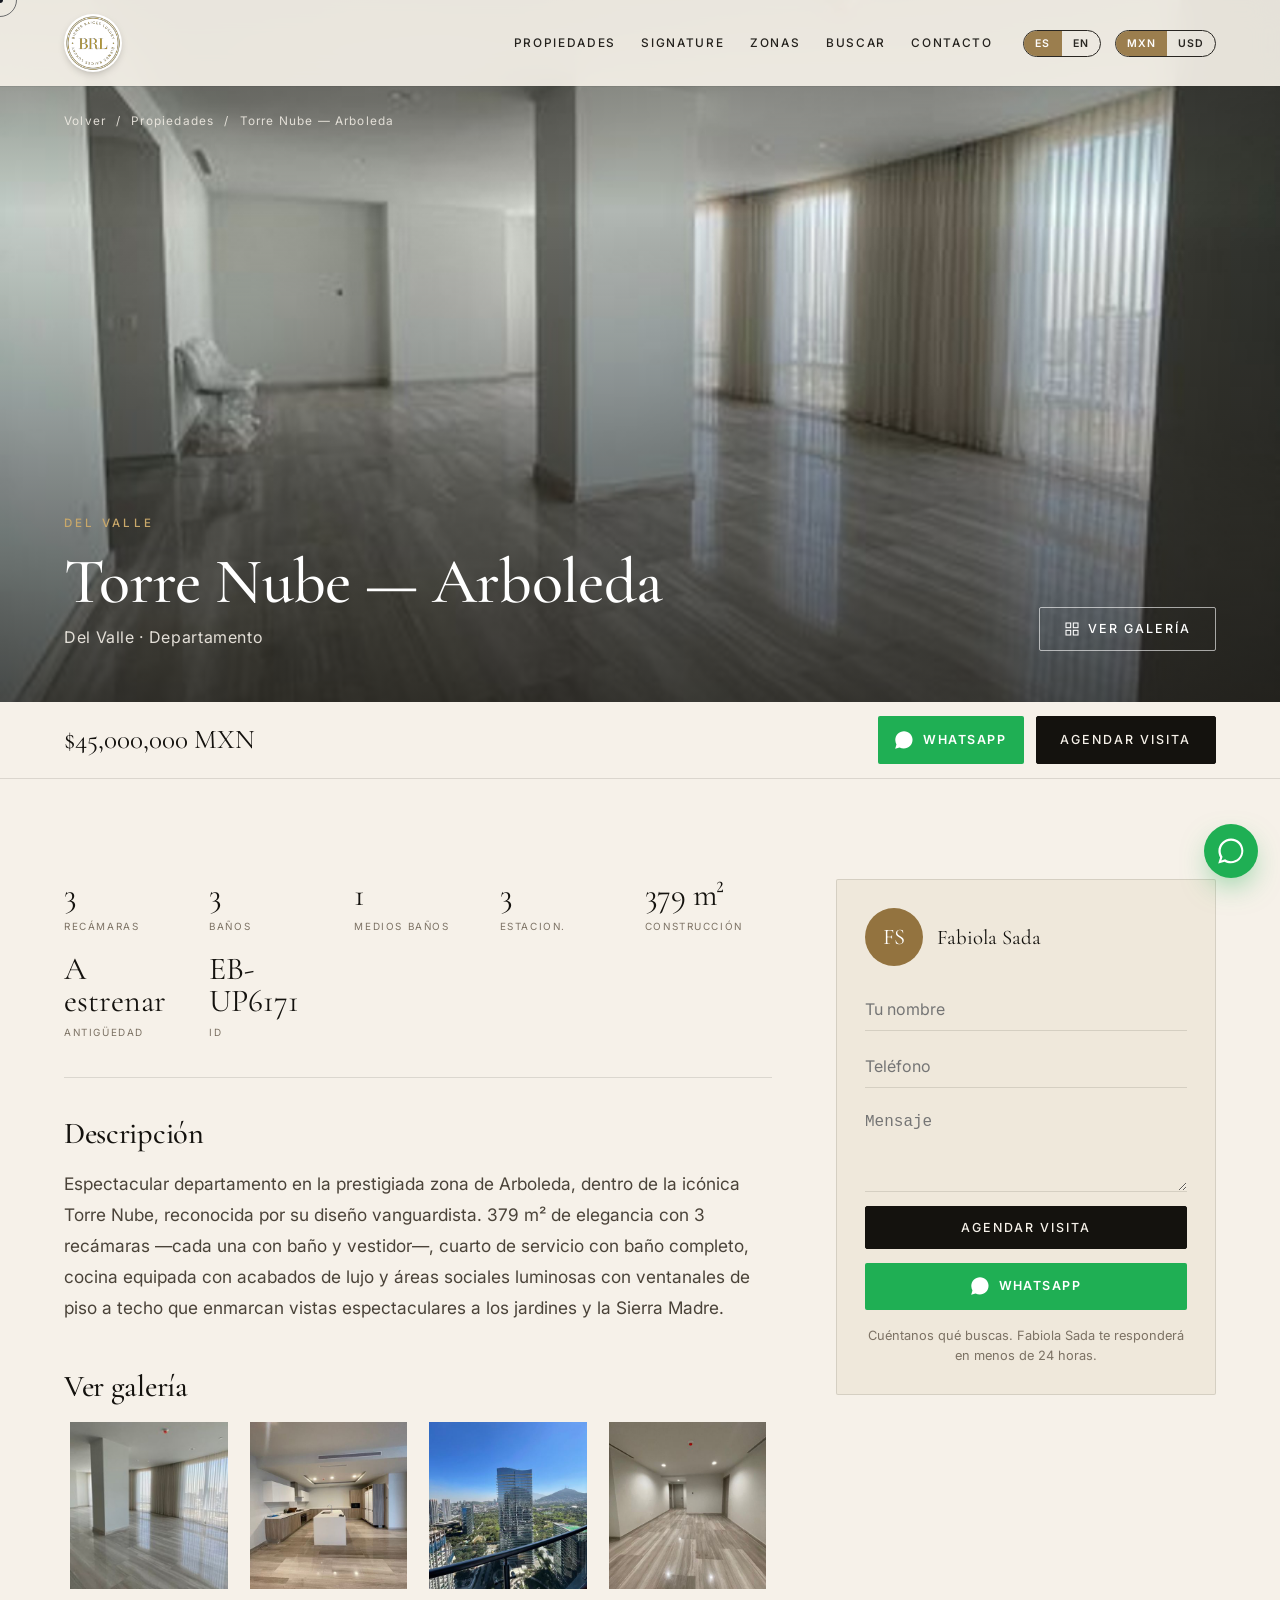
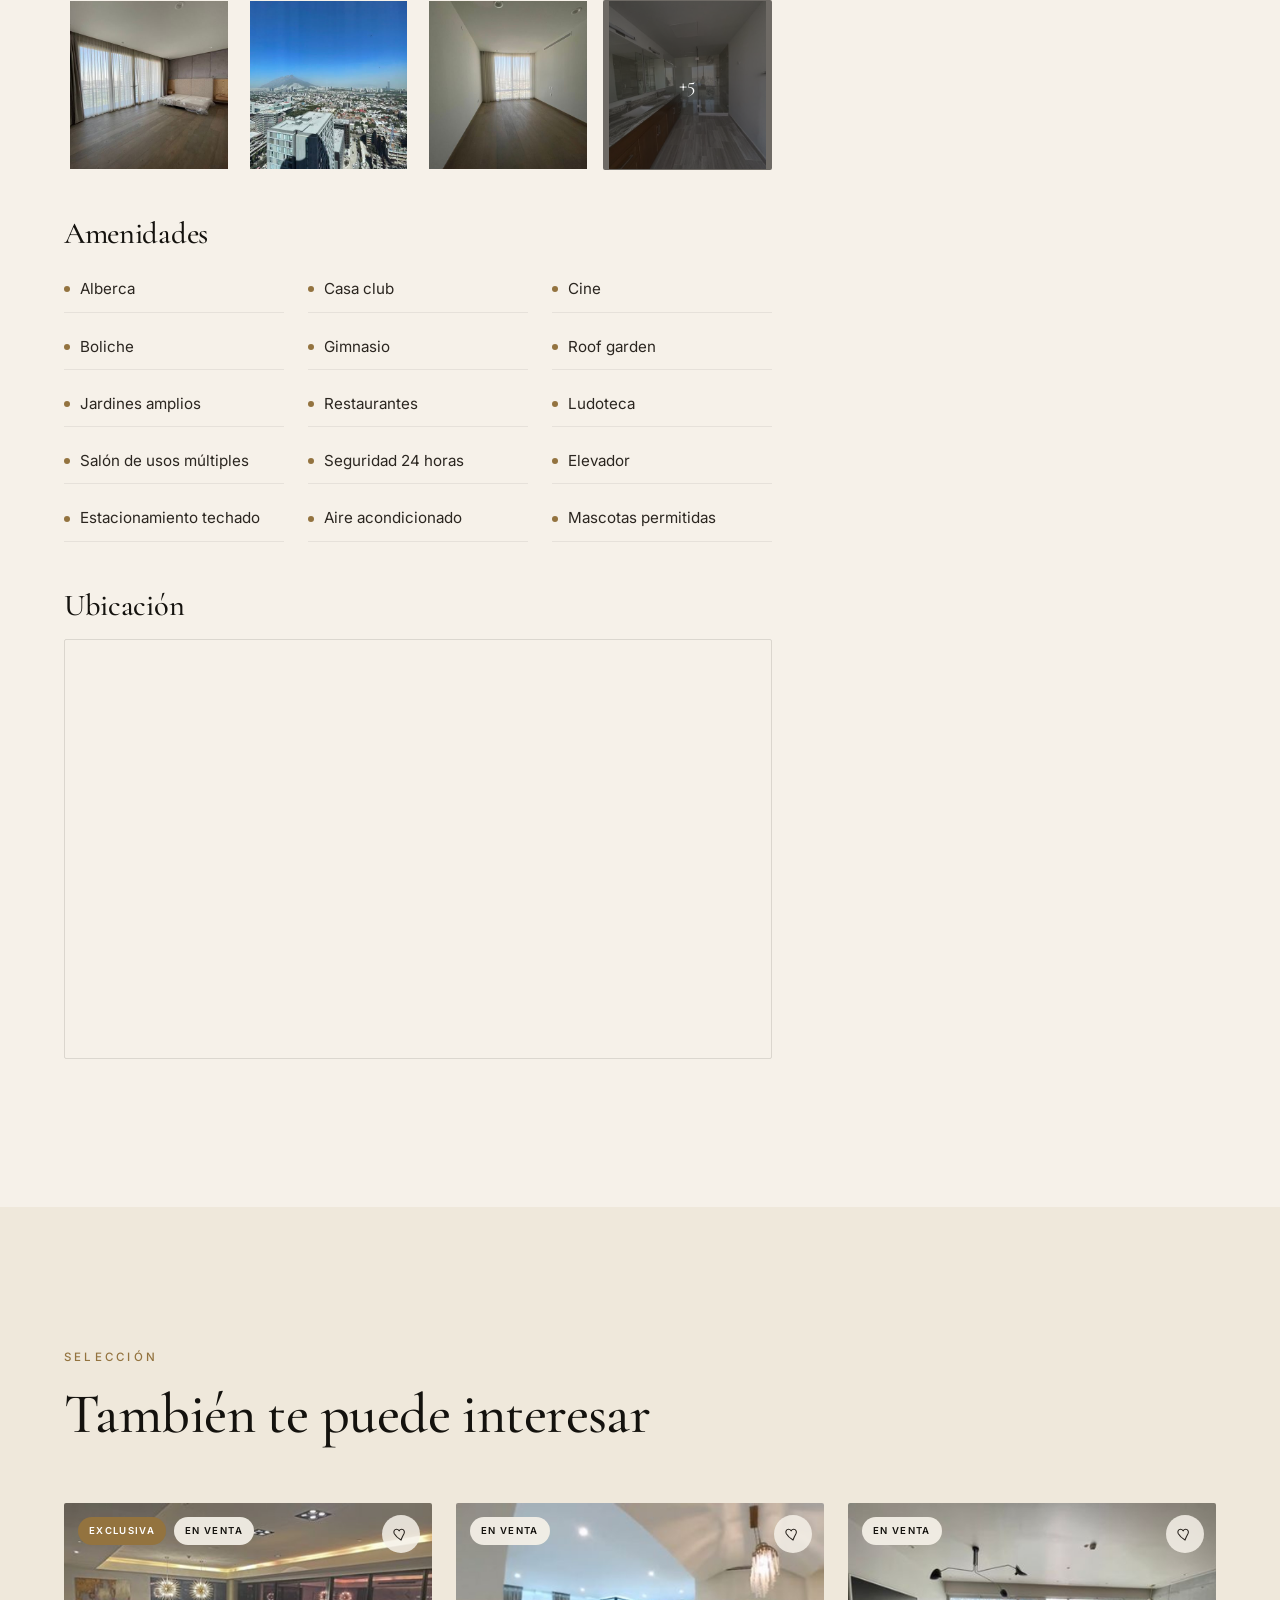
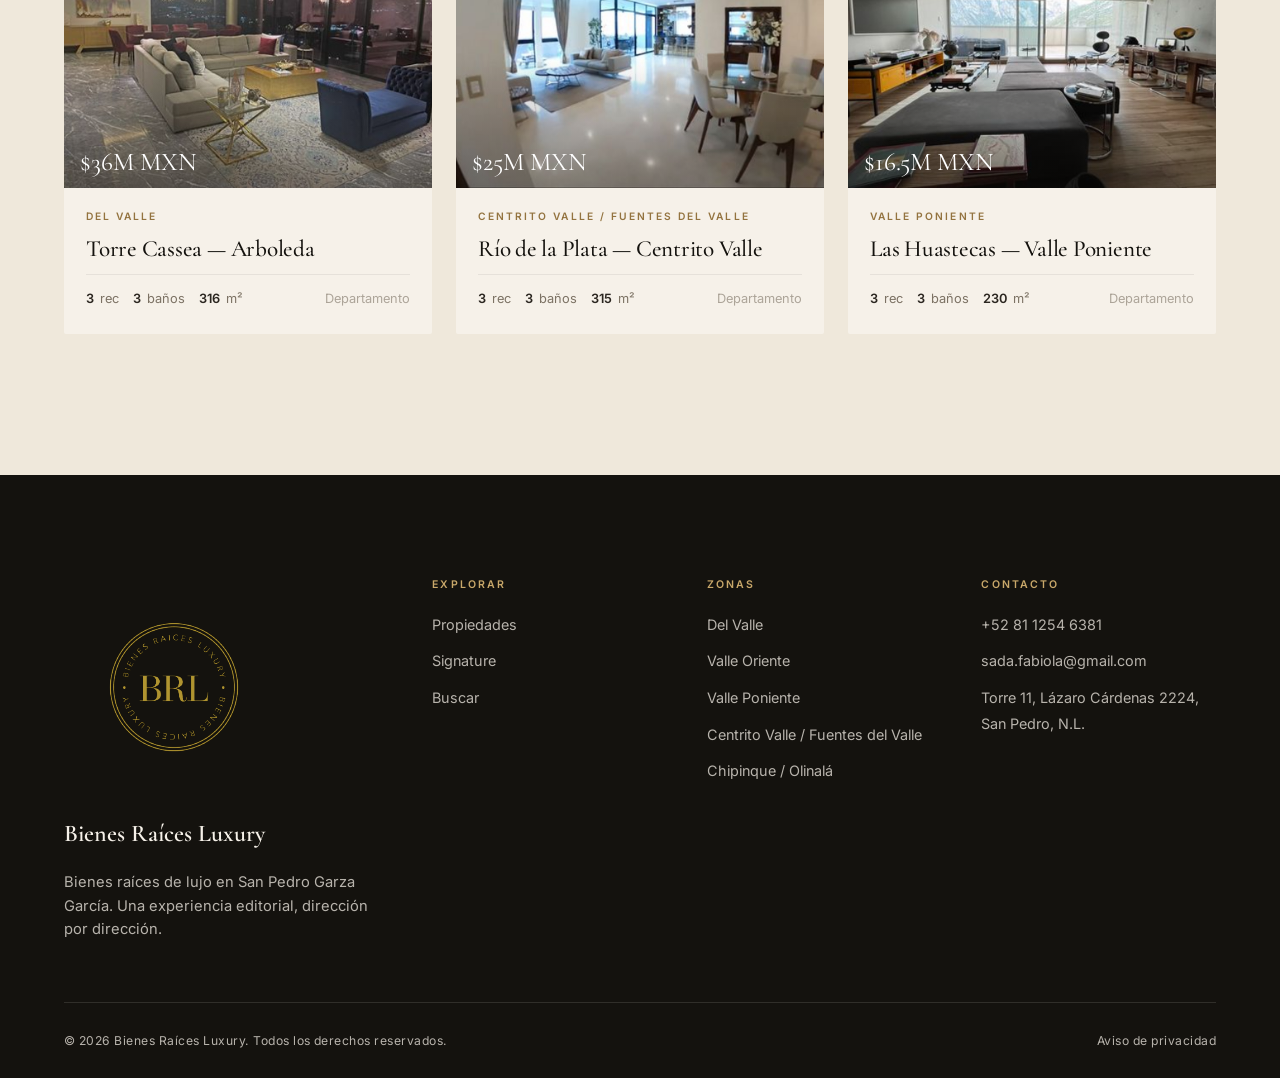
==== propiedad.html @ 42af7cc5 "Sitio web Bienes Raíces Luxury — San Pedro Garza García Sitio estático (HTML/CSS/JS vanilla) con 12 " ====
<!DOCTYPE html>
<html lang="es">
<head>
  <meta charset="UTF-8">
  <meta name="viewport" content="width=device-width, initial-scale=1.0">
  <title>Propiedad — Bienes Raíces Luxury</title>
  <link rel="icon" type="image/svg+xml" href="logo2026.svg">
  <link rel="apple-touch-icon" href="logo2026.svg">
  <meta name="description" content="Propiedad de lujo en San Pedro Garza García — Bienes Raíces Luxury.">
  <link rel="preconnect" href="https://fonts.googleapis.com">
  <link rel="preconnect" href="https://fonts.gstatic.com" crossorigin>
  <link href="https://fonts.googleapis.com/css2?family=Cormorant+Garamond:ital,wght@0,400;0,500;0,600;1,400;1,500&family=Inter:wght@400;500;600&display=swap" rel="stylesheet">
  <link rel="stylesheet" href="https://unpkg.com/leaflet@1.9.4/dist/leaflet.css">
  <link rel="stylesheet" href="assets/css/styles.css?v=3">
</head>
<body>

  <!-- HEADER -->
  <header class="header is-scrolled" data-solid>
    <div class="container header__inner">
      <a class="brand" href="index.html" aria-label="Bienes Raíces Luxury — San Pedro Garza García">
        <span class="brand__logo" role="img" aria-label="Bienes Raíces Luxury"></span>
      </a>
      <nav class="nav">
        <div class="nav__links">
          <a href="index.html#destacadas" data-i18n="nav.propiedades">Propiedades</a>
          <a href="index.html#signature" data-i18n="nav.signature">Signature</a>
          <a href="index.html#zonas" data-i18n="nav.zonas">Zonas</a>
          <a href="index.html#buscar" data-i18n="nav.buscar">Buscar</a>
          <a href="index.html#contacto" data-i18n="nav.contacto">Contacto</a>
        </div>
        <div class="nav__tools">
          <div class="toggle-group">
            <button class="js-lang" data-lang="es">ES</button>
            <button class="js-lang" data-lang="en">EN</button>
          </div>
          <div class="toggle-group">
            <button class="js-curr" data-curr="MXN">MXN</button>
            <button class="js-curr" data-curr="USD">USD</button>
          </div>
          <button class="burger" aria-label="Menú"><span></span><span></span><span></span></button>
        </div>
      </nav>
    </div>
  </header>
  <div class="mobile-nav">
    <a href="index.html#destacadas" data-i18n="nav.propiedades">Propiedades</a>
    <a href="index.html#signature" data-i18n="nav.signature">Signature</a>
    <a href="index.html#zonas" data-i18n="nav.zonas">Zonas</a>
    <a href="index.html#buscar" data-i18n="nav.buscar">Buscar</a>
    <a href="index.html#contacto" data-i18n="nav.contacto">Contacto</a>
  </div>

  <!-- HERO -->
  <section class="detail-hero">
    <div class="breadcrumb container" style="left:0;right:0;margin:0 auto">
      <a href="index.html" data-i18n="detail.back">Volver</a> <span>/</span>
      <a href="index.html#buscar" data-i18n="nav.propiedades">Propiedades</a> <span>/</span>
      <span id="dCrumbTitle"></span>
    </div>
    <img id="dHeroImg" src="" alt="" style="cursor:zoom-in">
    <div class="container detail-hero__info">
      <span class="h-eyebrow" id="dZone"></span>
      <h1 id="dTitle"></h1>
      <div class="zone" id="dHeroZone"></div>
    </div>
    <button class="btn detail-hero__gallery-btn" id="dGalleryBtn" style="color:#fff;border-color:rgba(255,255,255,.6)">
      <svg width="16" height="16" viewBox="0 0 24 24" fill="none" stroke="currentColor" stroke-width="1.6"><rect x="3" y="3" width="7" height="7"/><rect x="14" y="3" width="7" height="7"/><rect x="3" y="14" width="7" height="7"/><rect x="14" y="14" width="7" height="7"/></svg>
      <span data-i18n="detail.gallery">Ver galería</span>
    </button>
  </section>

  <!-- BARRA STICKY -->
  <div class="detail-bar">
    <div class="container detail-bar__inner">
      <div class="detail-bar__price" id="dPrice"></div>
      <div class="detail-bar__actions">
        <a class="wa-btn" id="dWaBar" href="#" target="_blank" rel="noopener" style="padding:.9em 1.4em">
          <svg width="18" height="18" viewBox="0 0 32 32" fill="currentColor"><path d="M16 .5C7.4.5.5 7.4.5 16c0 2.8.8 5.5 2.1 7.9L.3 31.5l7.8-2.3c2.3 1.3 4.9 2 7.6 2 8.6 0 15.5-6.9 15.5-15.5S24.6.5 16 .5z"/></svg>
          <span data-i18n="detail.whatsapp">WhatsApp</span>
        </a>
        <a class="btn btn--solid" href="#dContacto"><span data-i18n="detail.schedule">Agendar visita</span></a>
      </div>
    </div>
  </div>

  <!-- MAIN -->
  <section class="section section--tight">
    <div class="container detail-main">
      <div class="detail-content">
        <div class="spec-row" id="dSpecs"></div>

        <div class="detail-section">
          <h2 data-i18n="detail.overview">Descripción</h2>
          <p class="detail-desc" id="dDesc"></p>
        </div>

        <div class="detail-section">
          <h2 data-i18n="detail.gallery">Galería</h2>
          <div class="gallery-strip" id="dGallery"></div>
        </div>

        <div class="detail-section">
          <h2 data-i18n="detail.amenities">Amenidades</h2>
          <ul class="amenities" id="dAmenities"></ul>
        </div>

        <div class="detail-section">
          <h2 data-i18n="detail.location">Ubicación</h2>
          <div style="height:420px;border-radius:2px;overflow:hidden;border:1px solid var(--line)"><div id="detailMap"></div></div>
        </div>
      </div>

      <!-- SIDEBAR AGENTE -->
      <aside id="dContacto">
        <div class="agent-card">
          <div class="agent-card__head">
            <div class="agent-avatar" id="dAgentAvatar"></div>
            <div>
              <div class="n" id="dAgentName"></div>
              <div class="r" id="dAgentRole"></div>
            </div>
          </div>
          <form id="dAgentForm">
            <div class="field"><input type="text" name="nombre" data-i18n-ph="detail.formName" placeholder="Tu nombre" required></div>
            <div class="field"><input type="tel" name="tel" data-i18n-ph="detail.formPhone" placeholder="Teléfono"></div>
            <div class="field"><textarea name="msg" data-i18n-ph="detail.formMsg" placeholder="Mensaje"></textarea></div>
            <button class="btn btn--solid" type="submit"><span data-i18n="detail.schedule">Agendar visita</span></button>
            <a class="wa-btn" id="dWa" href="#" target="_blank" rel="noopener">
              <svg width="18" height="18" viewBox="0 0 32 32" fill="currentColor"><path d="M16 .5C7.4.5.5 7.4.5 16c0 2.8.8 5.5 2.1 7.9L.3 31.5l7.8-2.3c2.3 1.3 4.9 2 7.6 2 8.6 0 15.5-6.9 15.5-15.5S24.6.5 16 .5z"/></svg>
              <span data-i18n="detail.whatsapp">WhatsApp</span>
            </a>
          </form>
          <div class="agent-card__mini" data-i18n="contact.sub">Un asesor senior te responderá en menos de 24 horas.</div>
        </div>
      </aside>
    </div>
  </section>

  <!-- RELACIONADAS -->
  <section class="section" style="background:var(--bone-2)">
    <div class="container">
      <div class="section-head reveal">
        <span class="h-eyebrow" data-i18n="feat.eyebrow">Selección</span>
        <h2 data-i18n="detail.related">También te puede interesar</h2>
      </div>
      <div class="grid-cards related-grid" id="dRelated"></div>
    </div>
  </section>

  <!-- FOOTER -->
  <footer class="footer">
    <div class="container">
      <div class="footer__top">
        <div class="footer__brand">
          <img class="footer__logo" src="logo2026.svg" alt="Bienes Raíces Luxury" width="92" height="92">
          <span class="brand__name" style="font-family:var(--serif);font-size:1.5rem;color:var(--bone);display:block">Bienes Raíces Luxury</span>
          <p data-i18n="foot.tag">Bienes raíces de lujo en San Pedro Garza García.</p>
        </div>
        <div><h5 data-i18n="foot.explore">Explorar</h5><ul>
          <li><a href="index.html#destacadas" data-i18n="nav.propiedades">Propiedades</a></li>
          <li><a href="index.html#signature" data-i18n="nav.signature">Signature</a></li>
          <li><a href="index.html#buscar" data-i18n="nav.buscar">Buscar</a></li>
        </ul></div>
        <div><h5 data-i18n="foot.zonas">Zonas</h5><ul id="footerZones"></ul></div>
        <div><h5 data-i18n="foot.contacto">Contacto</h5><ul>
          <li><a href="tel:+528112546381">+52 81 1254 6381</a></li>
          <li><a href="mailto:sada.fabiola@gmail.com">sada.fabiola@gmail.com</a></li>
          <li><a href="https://www.google.com/maps/search/?api=1&query=Lazaro+Cardenas+2224+Loma+Larga+Oriente+66266+San+Pedro+Garza+Garcia" target="_blank" rel="noopener">Torre 11, Lázaro Cárdenas 2224, San Pedro, N.L.</a></li>
        </ul></div>
      </div>
      <div class="footer__bottom">
        <span>© <span id="year"></span> Bienes Raíces Luxury. <span data-i18n="foot.rights">Todos los derechos reservados.</span></span>
        <span><a href="#" data-i18n="foot.privacy">Aviso de privacidad</a></span>
      </div>
    </div>
  </footer>

  <a class="wa-float" id="waFloat" href="#" target="_blank" rel="noopener">
    <svg viewBox="0 0 32 32" fill="currentColor"><path d="M16 .5C7.4.5.5 7.4.5 16c0 2.8.8 5.5 2.1 7.9L.3 31.5l7.8-2.3c2.3 1.3 4.9 2 7.6 2 8.6 0 15.5-6.9 15.5-15.5S24.6.5 16 .5zm0 28c-2.4 0-4.7-.7-6.7-1.9l-.5-.3-4.6 1.4 1.4-4.5-.3-.5c-1.3-2-2-4.4-2-6.9C3.3 9 9 3.3 16 3.3S28.7 9 28.7 16 23 28.5 16 28.5z"/></svg>
    <span class="wa-label" data-i18n="wa.label">Escríbenos por WhatsApp</span>
  </a>

  <!-- LIGHTBOX -->
  <div class="lightbox" id="lightbox">
    <button class="lightbox__close" id="lbClose" aria-label="Cerrar">✕</button>
    <button class="lightbox__nav lightbox__prev" id="lbPrev" aria-label="Anterior">‹</button>
    <img id="lbImg" src="" alt="">
    <button class="lightbox__nav lightbox__next" id="lbNext" aria-label="Siguiente">›</button>
    <div class="lightbox__count" id="lbCount"></div>
  </div>

  <script src="https://unpkg.com/leaflet@1.9.4/dist/leaflet.js"></script>
  <script src="data/data.js?v=3"></script>
  <script src="assets/js/ui.js?v=3"></script>
  <script src="assets/js/detail.js?v=3"></script>
  <script>
    document.addEventListener("DOMContentLoaded", function () {
      var fz = document.getElementById("footerZones");
      function fillFz() { if (fz) fz.innerHTML = window.ZONAS.slice(0, 5).map(function (z) { return '<li><a href="index.html#buscar">' + z.nombre + "</a></li>"; }).join(""); }
      fillFz(); document.addEventListener("i18n:changed", fillFz);
    });
  </script>
</body>
</html>
---- assets/css/styles.css ----
/* ============================================================
   BIENES RAÍCES LUXURY — Sistema de diseño
   Quiet luxury · editorial · cinematográfico
   ============================================================ */

/* ---------- Tokens ---------- */
:root {
  /* Paleta cálida / terrosa */
  --bone: #f6f1e9;        /* blanco hueso */
  --bone-2: #efe8db;      /* arena clara */
  --sand: #e6dccb;        /* arena */
  --taupe: #c9bca6;
  --charcoal: #1a1814;    /* carbón profundo cálido */
  --charcoal-2: #2a2620;
  --ink: #14120e;
  --gold: #b08d57;        /* dorado champagne */
  --gold-soft: #c9a86a;
  --gold-deep: #93733f;
  --text: #2b2620;
  --muted: #7c7264;
  --line: rgba(26, 24, 20, 0.12);
  --line-soft: rgba(26, 24, 20, 0.07);

  --serif: "Cormorant Garamond", "Times New Roman", serif;
  --sans: "Inter", "Helvetica Neue", Arial, sans-serif;

  --container: 1320px;
  --gutter: clamp(20px, 5vw, 64px);
  --radius: 2px;

  --ease: cubic-bezier(0.22, 1, 0.36, 1);
  --ease-out: cubic-bezier(0.16, 1, 0.3, 1);
  --dur: 0.7s;

  --shadow-card: 0 1px 2px rgba(20,18,14,.04), 0 18px 40px -24px rgba(20,18,14,.35);
  --shadow-float: 0 24px 60px -28px rgba(20,18,14,.5);
}

/* ---------- Reset ---------- */
*, *::before, *::after { box-sizing: border-box; }
* { margin: 0; }
html { -webkit-font-smoothing: antialiased; text-rendering: optimizeLegibility; scroll-behavior: smooth; }
body {
  font-family: var(--sans);
  background: var(--bone);
  color: var(--text);
  line-height: 1.6;
  font-size: 16px;
  overflow-x: hidden;
}
img, svg, video { display: block; max-width: 100%; }
a { color: inherit; text-decoration: none; }
button { font-family: inherit; cursor: pointer; border: none; background: none; color: inherit; }
input, select { font-family: inherit; font-size: inherit; color: inherit; }
ul { list-style: none; padding: 0; }

/* ---------- Tipografía ---------- */
h1, h2, h3, h4 { font-family: var(--serif); font-weight: 500; line-height: 1.04; letter-spacing: -0.01em; color: var(--ink); }
.display { font-size: clamp(2.6rem, 7vw, 6.2rem); font-weight: 500; }
.h-eyebrow {
  font-family: var(--sans);
  font-size: 0.72rem; font-weight: 500;
  letter-spacing: 0.28em; text-transform: uppercase;
  color: var(--gold-deep);
}
.serif-italic { font-style: italic; }
.lead { font-size: clamp(1.05rem, 1.6vw, 1.25rem); color: var(--muted); }

/* ---------- Utilidades ---------- */
.container { max-width: var(--container); margin: 0 auto; padding-inline: var(--gutter); }
.section { padding-block: clamp(72px, 11vw, 150px); }
.section--tight { padding-block: clamp(56px, 8vw, 100px); }
.dark { background: var(--charcoal); color: var(--bone); }
.dark h1, .dark h2, .dark h3, .dark h4 { color: var(--bone); }
.dark .h-eyebrow { color: var(--gold-soft); }
.center { text-align: center; }
.sr-only { position: absolute; width: 1px; height: 1px; padding: 0; overflow: hidden; clip: rect(0,0,0,0); white-space: nowrap; border: 0; }

.section-head { max-width: 760px; margin-bottom: clamp(32px, 5vw, 60px); }
.section-head.center { margin-inline: auto; }
.section-head .h-eyebrow { display: block; margin-bottom: 18px; }
.section-head h2 { font-size: clamp(2rem, 4.4vw, 3.6rem); }
.section-head p { margin-top: 18px; }

/* ---------- Botones ---------- */
.btn {
  --c: var(--ink);
  display: inline-flex; align-items: center; gap: 0.7em;
  padding: 1.05em 1.9em;
  font-family: var(--sans); font-size: 0.78rem; font-weight: 500;
  letter-spacing: 0.16em; text-transform: uppercase;
  border: 1px solid var(--c); color: var(--c);
  background: transparent; border-radius: var(--radius);
  transition: background var(--dur) var(--ease), color var(--dur) var(--ease), border-color var(--dur) var(--ease);
  position: relative; overflow: hidden;
}
.btn::after {
  content: ""; position: absolute; inset: 0; background: var(--c);
  transform: scaleX(0); transform-origin: left; z-index: -1;
  transition: transform var(--dur) var(--ease);
}
.btn:hover { color: var(--bone); }
.btn:hover::after { transform: scaleX(1); }
.btn--gold { --c: var(--gold-deep); }
.btn--gold:hover { color: #fff; }
.btn--solid { background: var(--ink); color: var(--bone); }
.btn--solid::after { background: var(--gold-deep); }
.btn--solid:hover { color: #fff; border-color: var(--gold-deep); }
.dark .btn { --c: var(--bone); }
.dark .btn:hover { color: var(--ink); }
.dark .btn::after { background: var(--bone); }
.btn--lg { padding: 1.2em 2.4em; }
.link-arrow {
  display: inline-flex; align-items: center; gap: 0.5em;
  font-size: 0.78rem; font-weight: 500; letter-spacing: 0.14em; text-transform: uppercase;
  color: var(--gold-deep); padding-bottom: 4px; border-bottom: 1px solid currentColor;
  transition: gap 0.4s var(--ease);
}
.link-arrow:hover { gap: 1em; }

/* ============================================================
   HEADER / NAV
   ============================================================ */
.header {
  position: fixed; inset: 0 0 auto 0; z-index: 1000;
  padding-block: 22px;
  transition: background 0.5s var(--ease), padding 0.5s var(--ease), box-shadow 0.5s var(--ease);
  color: var(--bone);
}
.header__inner { display: flex; align-items: center; justify-content: space-between; gap: 24px; }
.brand { display: flex; align-items: center; }
.brand__logo {
  width: 144px; height: 144px; flex: none; border-radius: 50%;
  background: #fff url("../../logo2026.svg") no-repeat center / 125% auto;
  box-shadow: 0 8px 26px -10px rgba(20,18,14,.5);
  transition: width 0.5s var(--ease), height 0.5s var(--ease);
}
.brand__text { display: flex; flex-direction: column; }
.brand__name { font-family: var(--serif); font-size: 1.55rem; font-weight: 600; color: inherit; }
.brand__tag { font-size: 0.58rem; letter-spacing: 0.42em; text-transform: uppercase; margin-top: 6px; opacity: 0.8; }
.header { padding-block: 12px; }

/* Header del hero (sin scroll): logo arriba y menú centrado debajo */
.header:not(.is-scrolled) .header__inner { flex-direction: column; align-items: center; gap: 16px; position: relative; }
.header:not(.is-scrolled) .nav { width: 100%; justify-content: center; }
.header:not(.is-scrolled) .nav__links { justify-content: center; flex-wrap: wrap; }
.header:not(.is-scrolled) .nav__links a { text-shadow: 0 1px 14px rgba(0,0,0,.45); }
.header:not(.is-scrolled) .nav__tools { position: absolute; top: 2px; right: 0; }

/* Header compacto (scroll / páginas internas): fila */
.header.is-scrolled .brand__logo { width: 58px; height: 58px; box-shadow: 0 3px 10px -4px rgba(20,18,14,.4); }

@media (max-width: 860px) { .brand__logo { width: 118px; height: 118px; } }
@media (max-width: 560px) { .brand__logo { width: 100px; height: 100px; } .header.is-scrolled .brand__logo { width: 52px; height: 52px; } }
.nav { display: flex; align-items: center; gap: clamp(18px, 2.4vw, 38px); }
.nav__links { display: flex; gap: clamp(16px, 2vw, 34px); }
.nav__links a {
  font-size: 0.74rem; letter-spacing: 0.14em; text-transform: uppercase; font-weight: 500;
  position: relative; padding-block: 4px; color: inherit; opacity: 0.92;
}
.nav__links a::after {
  content: ""; position: absolute; left: 0; bottom: 0; height: 1px; width: 100%;
  background: currentColor; transform: scaleX(0); transform-origin: right;
  transition: transform 0.45s var(--ease);
}
.nav__links a:hover::after { transform: scaleX(1); transform-origin: left; }
.nav__tools { display: flex; align-items: center; gap: 14px; }
.toggle-group { display: inline-flex; border: 1px solid currentColor; border-radius: 100px; overflow: hidden; opacity: 0.9; }
.toggle-group button {
  font-size: 0.66rem; letter-spacing: 0.1em; font-weight: 600; text-transform: uppercase;
  padding: 6px 11px; color: inherit; transition: background 0.3s, color 0.3s;
}
.toggle-group button.is-active { background: var(--gold-deep); color: #fff; }

/* Header al hacer scroll */
.header.is-scrolled {
  background: rgba(246, 241, 233, 0.92);
  backdrop-filter: blur(14px); -webkit-backdrop-filter: blur(14px);
  color: var(--ink);
  padding-block: 14px;
  box-shadow: 0 1px 0 var(--line-soft);
}
.header.is-scrolled .brand__name { color: var(--ink); }
.header.is-scrolled .toggle-group button.is-active { background: var(--gold-deep); color: #fff; }

/* Burger */
.burger { display: none; flex-direction: column; gap: 5px; width: 26px; }
.burger span { height: 1.5px; background: currentColor; transition: transform 0.4s var(--ease), opacity 0.3s; }
.mobile-nav {
  position: fixed; inset: 0; z-index: 999; background: var(--charcoal); color: var(--bone);
  display: flex; flex-direction: column; justify-content: center; align-items: center; gap: 8px;
  opacity: 0; pointer-events: none; transition: opacity 0.5s var(--ease);
}
.mobile-nav.is-open { opacity: 1; pointer-events: auto; }
.mobile-nav a { font-family: var(--serif); font-size: 2rem; padding: 8px; }

/* ============================================================
   HERO
   ============================================================ */
.hero { position: relative; min-height: 100svh; display: flex; align-items: flex-end; overflow: hidden; color: var(--bone); }
.hero__media { position: absolute; inset: 0; z-index: -2; }
.hero__media img, .hero__media video { width: 100%; height: 100%; object-fit: cover; }
.hero__media::after {
  content: ""; position: absolute; inset: 0;
  background: linear-gradient(180deg, rgba(20,18,14,.55) 0%, rgba(20,18,14,.15) 38%, rgba(20,18,14,.78) 100%);
}
.hero__slides { position: absolute; inset: 0; z-index: -2; }
.hero__slide { position: absolute; inset: 0; opacity: 0; transition: opacity 1.6s var(--ease); }
.hero__slide.is-active { opacity: 1; }
.hero__slide img { width: 100%; height: 100%; object-fit: cover; transform: scale(1.08); transition: transform 7s linear; }
.hero__slide.is-active img { transform: scale(1); }
.hero__inner { position: relative; z-index: 2; width: 100%; padding-bottom: clamp(40px, 7vw, 96px); padding-top: 140px; }
.hero__eyebrow { color: var(--gold-soft); letter-spacing: 0.32em; }
.hero h1 { color: #fff; margin-top: 22px; max-width: 16ch; }
.hero__sub { margin-top: 26px; max-width: 48ch; font-size: clamp(1rem, 1.5vw, 1.2rem); color: rgba(246,241,233,.86); }
.hero__cta { margin-top: clamp(30px, 4vw, 44px); }
.hero .btn { --c: var(--bone); color: var(--bone); }
.hero .btn::after { background: var(--bone); }
.hero .btn:hover { color: var(--ink); }

/* Buscador integrado */
.searchbar {
  margin-top: clamp(30px, 4vw, 48px);
  background: rgba(246, 241, 233, 0.94);
  backdrop-filter: blur(10px);
  border-radius: var(--radius);
  box-shadow: var(--shadow-float);
  display: flex; flex-wrap: wrap; align-items: stretch;
  max-width: 920px; color: var(--text);
  overflow: hidden;
}
.searchbar__op { display: flex; padding: 8px; gap: 4px; width: 100%; border-bottom: 1px solid var(--line-soft); background: rgba(255,255,255,.5); }
.searchbar__op button {
  flex: 1; padding: 10px; font-size: 0.74rem; font-weight: 600; letter-spacing: 0.12em; text-transform: uppercase;
  border-radius: 2px; color: var(--muted); transition: background 0.3s, color 0.3s;
}
.searchbar__op button.is-active { background: var(--ink); color: var(--bone); }
.searchbar__fields { display: flex; flex: 1; flex-wrap: wrap; }
.search-field { flex: 1 1 0; min-width: 150px; padding: 14px 18px; border-right: 1px solid var(--line-soft); display: flex; flex-direction: column; gap: 3px; }
.search-field label { font-size: 0.6rem; letter-spacing: 0.16em; text-transform: uppercase; color: var(--gold-deep); font-weight: 600; }
.search-field select, .search-field input { border: none; background: transparent; padding: 4px 0; font-size: 0.95rem; outline: none; width: 100%; color: var(--ink); }
.searchbar__submit { background: var(--ink); color: var(--bone); padding: 0 30px; display: flex; align-items: center; gap: 10px; font-size: 0.78rem; letter-spacing: 0.14em; text-transform: uppercase; font-weight: 600; transition: background 0.4s; }
.searchbar__submit:hover { background: var(--gold-deep); }

.scroll-cue { position: absolute; bottom: 26px; left: 50%; transform: translateX(-50%); z-index: 3; display: flex; flex-direction: column; align-items: center; gap: 8px; font-size: 0.6rem; letter-spacing: 0.3em; text-transform: uppercase; opacity: 0.85; }
.scroll-cue .line { width: 1px; height: 40px; background: currentColor; opacity: 0.6; animation: cue 2.4s var(--ease) infinite; transform-origin: top; }
@keyframes cue { 0%,100%{ transform: scaleY(0.3); opacity:.3 } 50%{ transform: scaleY(1); opacity:.9 } }

/* Marquee de estadísticas bajo hero */
.stripe { border-block: 1px solid var(--line); background: var(--bone-2); }
.stripe__row { display: grid; grid-template-columns: repeat(4, 1fr); }
.stripe__cell { padding: clamp(24px,3vw,40px) 20px; text-align: center; border-left: 1px solid var(--line-soft); }
.stripe__cell:first-child { border-left: none; }
.stripe__num { font-family: var(--serif); font-size: clamp(2rem, 3.6vw, 3rem); color: var(--gold-deep); }
.stripe__label { font-size: 0.66rem; letter-spacing: 0.2em; text-transform: uppercase; color: var(--muted); margin-top: 6px; }

/* ============================================================
   CARDS DE PROPIEDAD
   ============================================================ */
.grid-cards { display: grid; grid-template-columns: repeat(3, 1fr); gap: clamp(20px, 2.4vw, 36px); }
.card {
  position: relative; background: var(--bone); border-radius: var(--radius); overflow: hidden;
  display: flex; flex-direction: column;
  transition: transform 0.6s var(--ease), box-shadow 0.6s var(--ease);
}
.card:hover { box-shadow: var(--shadow-card); }
.card__media { position: relative; aspect-ratio: 4/3.1; overflow: hidden; background: var(--sand); }
.card__media img { width: 100%; height: 100%; object-fit: cover; transition: transform 1.1s var(--ease); }
.card__media::after { content:""; position:absolute; inset:0; background: linear-gradient(180deg, rgba(20,18,14,0) 55%, rgba(20,18,14,.42)); opacity: .85; transition: opacity .6s; }
.card:hover .card__media img { transform: scale(1.06); }
.card__badges { position: absolute; top: 14px; left: 14px; z-index: 2; display: flex; gap: 8px; flex-wrap: wrap; }
.badge {
  font-size: 0.6rem; letter-spacing: 0.14em; text-transform: uppercase; font-weight: 600;
  padding: 6px 11px; border-radius: 100px; background: rgba(246,241,233,.92); color: var(--ink);
  backdrop-filter: blur(4px);
}
.badge--gold { background: var(--gold-deep); color: #fff; }
.badge--dark { background: rgba(20,18,14,.82); color: var(--bone); }
.card__fav { position: absolute; top: 12px; right: 12px; z-index: 2; width: 38px; height: 38px; border-radius: 50%; background: rgba(246,241,233,.85); display: grid; place-items: center; transition: background .3s, transform .3s; }
.card__fav:hover { background: #fff; transform: scale(1.08); }
.card__price-on-media { position: absolute; left: 16px; bottom: 14px; z-index: 2; color: #fff; }
.card__price-on-media .p { font-family: var(--serif); font-size: 1.6rem; line-height: 1; }
.card__price-on-media .rent { font-size: 0.72rem; letter-spacing: 0.04em; opacity: .9; margin-top: 4px; }
.card__body { padding: 20px 22px 24px; display: flex; flex-direction: column; gap: 12px; flex: 1; }
.card__zone { font-size: 0.64rem; letter-spacing: 0.2em; text-transform: uppercase; color: var(--gold-deep); font-weight: 600; }
.card__title { font-size: 1.45rem; line-height: 1.1; }
.card__specs { display: flex; flex-wrap: wrap; gap: 14px; margin-top: auto; padding-top: 14px; border-top: 1px solid var(--line-soft); font-size: 0.8rem; color: var(--muted); }
.card__specs span { display: inline-flex; align-items: center; gap: 6px; }
.card__specs b { color: var(--text); font-weight: 600; }
.card--link::after { content:""; position:absolute; inset:0; z-index: 3; }

/* ============================================================
   SIGNATURE — editorial alterno
   ============================================================ */
.signature__item { display: grid; grid-template-columns: 1fr 1fr; align-items: center; gap: clamp(28px, 5vw, 80px); margin-bottom: clamp(60px, 9vw, 130px); }
.signature__item:last-child { margin-bottom: 0; }
.signature__item:nth-child(even) .signature__media { order: 2; }
.signature__media { position: relative; aspect-ratio: 1/1.04; overflow: hidden; border-radius: var(--radius); }
.signature__media img { width: 100%; height: 100%; object-fit: cover; transition: transform 1.4s var(--ease); }
.signature__item:hover .signature__media img { transform: scale(1.05); }
.signature__index { position: absolute; top: 18px; left: 20px; font-family: var(--serif); font-size: 1.1rem; color: #fff; letter-spacing: 0.1em; mix-blend-mode: difference; }
.signature__body .h-eyebrow { display:block; margin-bottom: 16px; }
.signature__body h3 { font-size: clamp(1.9rem, 3.4vw, 3rem); }
.signature__zone { color: var(--muted); margin-top: 8px; font-size: 0.95rem; letter-spacing: 0.04em; }
.signature__price { font-family: var(--serif); font-size: clamp(1.8rem, 3vw, 2.6rem); color: var(--gold-deep); margin-top: 22px; }
.signature__desc { margin-top: 16px; color: var(--muted); max-width: 46ch; }
.signature__meta { display: flex; gap: 26px; margin-top: 24px; padding-top: 22px; border-top: 1px solid var(--line); }
.signature__meta div .k { font-size: 0.6rem; letter-spacing: 0.18em; text-transform: uppercase; color: var(--muted); }
.signature__meta div .v { font-family: var(--serif); font-size: 1.5rem; color: var(--ink); margin-top: 2px; }
.signature__body .btn { margin-top: 30px; }
.dark .signature__meta { border-color: rgba(246,241,233,.18); }
.dark .signature__meta div .v { color: var(--bone); }
.dark .signature__meta div .k { color: rgba(246,241,233,.6); }
.dark .signature__desc { color: rgba(246,241,233,.7); }

/* ============================================================
   ZONAS
   ============================================================ */
.zones-grid { display: grid; grid-template-columns: repeat(4, 1fr); gap: 14px; }
.zone-card { position: relative; aspect-ratio: 3/4; overflow: hidden; border-radius: var(--radius); display: flex; align-items: flex-end; color: #fff; }
.zone-card img { position: absolute; inset: 0; width: 100%; height: 100%; object-fit: cover; transition: transform 1.2s var(--ease); z-index: -1; }
.zone-card::after { content:""; position:absolute; inset:0; background: linear-gradient(180deg, rgba(20,18,14,0) 40%, rgba(20,18,14,.8)); }
.zone-card:hover img { transform: scale(1.08); }
.zone-card__body { position: relative; z-index: 2; padding: 22px; width: 100%; }
.zone-card__name { font-family: var(--serif); font-size: 1.5rem; line-height: 1.05; }
.zone-card__count { font-size: 0.68rem; letter-spacing: 0.16em; text-transform: uppercase; margin-top: 6px; opacity: 0.85; display:flex; align-items:center; gap:8px; }
.zone-card__count::before { content:""; width:18px; height:1px; background: var(--gold-soft); }

/* ============================================================
   BUSCADOR / RESULTADOS  (sección + página)
   ============================================================ */
.results-toolbar {
  position: sticky; top: 0; z-index: 60;
  background: rgba(246,241,233,.94); backdrop-filter: blur(12px);
  border-block: 1px solid var(--line); padding-block: 14px;
  transition: padding 0.4s var(--ease);
}
.results-toolbar.is-stuck { box-shadow: 0 6px 24px -16px rgba(20,18,14,.4); }
.filters { display: flex; flex-wrap: wrap; gap: 10px; align-items: center; }
.filter {
  display: inline-flex; align-items: center; gap: 8px;
  border: 1px solid var(--line); border-radius: 100px; padding: 9px 16px; background: rgba(255,255,255,.5);
  font-size: 0.78rem; transition: border-color .3s, background .3s;
}
.filter:hover { border-color: var(--taupe); }
.filter label { font-size: 0.6rem; letter-spacing: 0.14em; text-transform: uppercase; color: var(--gold-deep); font-weight: 600; }
.filter select, .filter input { border: none; background: transparent; outline: none; font-size: 0.84rem; color: var(--ink); }
.filter input[type="text"] { min-width: 140px; }
.filter--op { padding: 4px; gap: 2px; }
.filter--op button { font-size: 0.68rem; letter-spacing: .08em; text-transform: uppercase; font-weight: 600; padding: 7px 13px; border-radius: 100px; color: var(--muted); }
.filter--op button.is-active { background: var(--ink); color: var(--bone); }
.toolbar-row2 { display: flex; align-items: center; justify-content: space-between; gap: 16px; margin-top: 12px; flex-wrap: wrap; }
.results-count { font-size: 0.84rem; color: var(--muted); }
.results-count b { color: var(--ink); font-family: var(--serif); font-size: 1.05rem; }
.toolbar-right { display: flex; align-items: center; gap: 12px; }
.sort-select, .view-toggle { display: inline-flex; align-items: center; gap: 8px; }
.sort-select select { border: 1px solid var(--line); border-radius: 100px; padding: 9px 14px; background: rgba(255,255,255,.5); font-size: 0.8rem; }
.view-toggle { border: 1px solid var(--line); border-radius: 100px; overflow: hidden; }
.view-toggle button { padding: 9px 14px; font-size: 0.7rem; letter-spacing: .1em; text-transform: uppercase; font-weight: 600; color: var(--muted); }
.view-toggle button.is-active { background: var(--ink); color: var(--bone); }

/* Slider de precio (popover) */
.range-pop { position: relative; }
.range-panel {
  position: absolute; top: calc(100% + 10px); left: 0; z-index: 70;
  background: var(--bone); border: 1px solid var(--line); border-radius: 8px; padding: 22px; width: 320px;
  box-shadow: var(--shadow-float); display: none;
}
.range-pop.is-open .range-panel { display: block; }
.range-values { display: flex; justify-content: space-between; font-family: var(--serif); font-size: 1.1rem; color: var(--ink); margin-bottom: 16px; }
.dual-range { position: relative; height: 30px; }
.dual-range input[type="range"] { position: absolute; width: 100%; pointer-events: none; -webkit-appearance: none; background: none; top: 10px; height: 2px; margin: 0; }
.dual-range input[type="range"]::-webkit-slider-thumb { -webkit-appearance: none; pointer-events: auto; width: 18px; height: 18px; border-radius: 50%; background: var(--gold-deep); border: 2px solid var(--bone); cursor: pointer; box-shadow: 0 1px 4px rgba(0,0,0,.3); }
.dual-range input[type="range"]::-moz-range-thumb { pointer-events: auto; width: 18px; height: 18px; border-radius: 50%; background: var(--gold-deep); border: 2px solid var(--bone); cursor: pointer; }
.dual-range .track { position: absolute; top: 10px; height: 2px; width: 100%; background: var(--line); }
.dual-range .track-fill { position: absolute; top: 10px; height: 2px; background: var(--gold-deep); }

/* Layout resultados: split grid + mapa */
.results-layout { display: grid; grid-template-columns: 1fr; gap: 0; }
.results-layout.has-map { grid-template-columns: 1fr 0.92fr; }
.results-grid-wrap { padding: 32px var(--gutter); }
.results-grid { display: grid; grid-template-columns: repeat(2, 1fr); gap: 24px; }
.results-layout:not(.has-map) .results-grid { grid-template-columns: repeat(3,1fr); max-width: var(--container); margin: 0 auto; }
.results-map-wrap { position: sticky; top: 92px; height: calc(100svh - 92px); }
#resultsMap, #detailMap { width: 100%; height: 100%; }
.results-layout:not(.has-map) .results-map-wrap { display: none; }

/* Mapa siempre visible (cartera) */
.results-fullmap { margin-top: clamp(40px, 6vw, 72px); height: clamp(380px, 56vh, 560px); border: 1px solid var(--line); border-radius: var(--radius); overflow: hidden; }

/* Chip de filtro activo por zona */
.active-filter { display: flex; align-items: center; justify-content: center; gap: 16px; margin-bottom: 34px; flex-wrap: wrap; }
.active-filter__label { font-size: 0.95rem; color: var(--muted); }
.active-filter__label b { font-family: var(--serif); font-size: 1.2rem; color: var(--ink); }
.active-filter button { display: inline-flex; align-items: center; gap: 8px; border: 1px solid var(--line); border-radius: 100px; padding: 8px 16px; font-size: 0.72rem; letter-spacing: 0.12em; text-transform: uppercase; font-weight: 600; color: var(--gold-deep); transition: border-color .3s, background .3s; }
.active-filter button:hover { border-color: var(--gold-deep); background: rgba(176,141,87,.08); }

.empty-state { text-align: center; padding: clamp(60px, 10vw, 120px) 20px; max-width: 460px; margin: 0 auto; }
.empty-state .mark { font-family: var(--serif); font-size: 3rem; color: var(--taupe); }
.empty-state h3 { font-size: 1.8rem; margin-top: 12px; }
.empty-state p { color: var(--muted); margin-top: 10px; }
.empty-state button { margin-top: 22px; }

/* Pin de mapa */
.leaflet-pin { background: var(--gold-deep); color:#fff; border-radius: 100px; padding: 5px 11px; font-family: var(--serif); font-size: 0.86rem; font-weight: 600; white-space: nowrap; box-shadow: 0 4px 12px rgba(0,0,0,.3); border: 1.5px solid var(--bone); transition: transform .25s, background .25s; }
.leaflet-pin.is-active { background: var(--ink); transform: scale(1.12); z-index: 1000; }
.map-popup .mp-img { width: 220px; height: 130px; object-fit: cover; border-radius: 4px; }
.map-popup .mp-title { font-family: var(--serif); font-size: 1.1rem; margin-top: 8px; color: var(--ink); }
.map-popup .mp-price { color: var(--gold-deep); font-weight: 600; font-size: 0.9rem; margin-top: 2px; }
.map-popup a { display:inline-block; margin-top:8px; font-size:.7rem; letter-spacing:.12em; text-transform:uppercase; color: var(--gold-deep); border-bottom:1px solid; }

/* ============================================================
   NOSOTROS / DIFERENCIADORES
   ============================================================ */
.about { display: grid; grid-template-columns: 1.05fr 1fr; gap: clamp(36px, 6vw, 90px); align-items: center; }
.about__media { position: relative; }
.about__media img { width: 100%; aspect-ratio: 4/5; object-fit: cover; border-radius: var(--radius); }
.about__media .tag { position: absolute; bottom: -1px; left: -1px; background: var(--gold-deep); color: #fff; padding: 18px 26px; }
.about__media .tag .n { font-family: var(--serif); font-size: 2.2rem; line-height: 1; }
.about__media .tag .l { font-size: 0.62rem; letter-spacing: 0.18em; text-transform: uppercase; margin-top: 4px; opacity: 0.9; }
.values { display: grid; gap: 4px; margin-top: 36px; }
.value { display: grid; grid-template-columns: auto 1fr; gap: 18px; padding: 22px 0; border-top: 1px solid var(--line); }
.value__num { font-family: var(--serif); font-size: 1.1rem; color: var(--gold-deep); }
.value h4 { font-size: 1.3rem; margin-bottom: 6px; }
.value p { color: var(--muted); font-size: 0.95rem; }

/* ============================================================
   TESTIMONIOS + PRENSA
   ============================================================ */
.testi-grid { display: grid; grid-template-columns: repeat(3, 1fr); gap: 20px; }
.testi { padding: 34px 30px; border: 1px solid rgba(246,241,233,.16); border-radius: var(--radius); background: rgba(246,241,233,.03); }
.testi .quote-mark { font-family: var(--serif); font-size: 3rem; line-height: 0.5; color: var(--gold-soft); }
.testi p { margin-top: 22px; font-family: var(--serif); font-size: 1.3rem; line-height: 1.4; color: var(--bone); font-style: italic; }
.testi__who { margin-top: 24px; font-size: 0.72rem; letter-spacing: 0.14em; text-transform: uppercase; color: var(--gold-soft); }
.testi__who span { display: block; color: rgba(246,241,233,.55); margin-top: 4px; letter-spacing: 0.08em; }
.press { display: flex; flex-wrap: wrap; align-items: center; justify-content: center; gap: clamp(28px, 6vw, 80px); margin-top: clamp(48px, 7vw, 90px); opacity: 0.72; }
.press span { font-family: var(--serif); font-size: clamp(1.1rem, 2vw, 1.7rem); letter-spacing: 0.04em; }

/* ============================================================
   CONTACTO
   ============================================================ */
.contact { display: grid; grid-template-columns: 0.9fr 1.1fr; gap: clamp(36px, 6vw, 80px); }
.contact__intro h2 { font-size: clamp(2rem, 4vw, 3.4rem); }
.contact__intro p { margin-top: 18px; color: var(--muted); max-width: 42ch; }
.contact__details { margin-top: 36px; display: grid; gap: 18px; }
.contact__details a, .contact__details div { display: flex; align-items: flex-start; gap: 14px; font-size: 0.98rem; line-height: 1.5; }
.contact__details a .v { transition: color .3s; }
.contact__details a:hover .v { color: var(--gold-deep); }
.contact__details .k { flex: none; width: 96px; padding-top: 4px; font-size: 0.62rem; letter-spacing: 0.18em; text-transform: uppercase; color: var(--gold-deep); font-weight: 600; }
.contact__details .v { flex: 1; }
.contact__map { margin-top: 32px; position: relative; border: 1px solid var(--line); border-radius: var(--radius); overflow: hidden; }
.contact__map iframe { width: 100%; height: 280px; border: 0; display: block; filter: grayscale(0.25) contrast(1.02); }
.contact__map-link { position: absolute; right: 12px; bottom: 12px; background: var(--ink); color: var(--bone); padding: 9px 16px; border-radius: 100px; font-size: 0.68rem; letter-spacing: 0.12em; text-transform: uppercase; font-weight: 600; transition: background .3s; }
.contact__map-link:hover { background: var(--gold-deep); }
.form { display: grid; grid-template-columns: 1fr 1fr; gap: 18px; }
.form .full { grid-column: 1 / -1; }
.field { display: flex; flex-direction: column; gap: 7px; }
.field label { font-size: 0.64rem; letter-spacing: 0.16em; text-transform: uppercase; color: var(--gold-deep); font-weight: 600; }
.field input, .field select, .field textarea {
  border: none; border-bottom: 1px solid var(--line); background: transparent; padding: 11px 0; font-size: 1rem; outline: none; transition: border-color 0.4s;
}
.field input:focus, .field select:focus, .field textarea:focus { border-color: var(--gold-deep); }
.field textarea { resize: vertical; min-height: 90px; }
.op-pills { display: flex; flex-wrap: wrap; gap: 8px; }
.op-pills button { border: 1px solid var(--line); border-radius: 100px; padding: 9px 16px; font-size: 0.76rem; letter-spacing: 0.06em; transition: all 0.3s; }
.op-pills button.is-active { background: var(--ink); color: var(--bone); border-color: var(--ink); }

/* WhatsApp flotante */
.wa-float {
  position: fixed; right: 22px; bottom: 22px; z-index: 900;
  display: inline-flex; align-items: center; gap: 0; overflow: hidden;
  background: #1faf54; color: #fff; border-radius: 100px; padding: 14px; box-shadow: 0 12px 30px -8px rgba(31,175,84,.6);
  transition: padding 0.4s var(--ease);
}
.wa-float svg { width: 26px; height: 26px; flex: none; }
.wa-float .wa-label { max-width: 0; opacity: 0; white-space: nowrap; font-size: 0.82rem; font-weight: 600; letter-spacing: 0.04em; transition: max-width 0.5s var(--ease), opacity 0.4s, margin 0.4s; }
.wa-float:hover { padding-inline: 18px; }
.wa-float:hover .wa-label { max-width: 200px; opacity: 1; margin-left: 10px; margin-right: 4px; }

/* ============================================================
   FOOTER
   ============================================================ */
.footer { background: var(--ink); color: rgba(246,241,233,.72); padding-top: clamp(64px, 8vw, 110px); }
.footer__top { display: grid; grid-template-columns: 1.4fr 1fr 1fr 1fr; gap: 40px; padding-bottom: 60px; border-bottom: 1px solid rgba(246,241,233,.12); }
.footer__logo { width: 220px; height: 220px; margin-bottom: 18px; display: block; }
.footer__brand .brand__name { color: var(--bone); }
.footer__brand p { margin-top: 18px; max-width: 34ch; font-size: 0.92rem; }
.footer h5 { font-family: var(--sans); font-size: 0.66rem; letter-spacing: 0.2em; text-transform: uppercase; color: var(--gold-soft); margin-bottom: 18px; font-weight: 600; }
.footer ul { display: grid; gap: 11px; }
.footer ul a { font-size: 0.9rem; transition: color 0.3s; }
.footer ul a:hover { color: var(--bone); }
.footer__socials { display: flex; gap: 14px; margin-top: 22px; }
.footer__socials a { width: 40px; height: 40px; border: 1px solid rgba(246,241,233,.2); border-radius: 50%; display: grid; place-items: center; transition: background 0.3s, color 0.3s; }
.footer__socials a:hover { background: var(--gold-deep); color: #fff; border-color: var(--gold-deep); }
.footer__bottom { display: flex; flex-wrap: wrap; justify-content: space-between; gap: 14px; padding-block: 28px; font-size: 0.76rem; letter-spacing: 0.04em; }
.footer__bottom a:hover { color: var(--bone); }

/* ============================================================
   PÁGINA DE DETALLE
   ============================================================ */
.detail-hero { position: relative; height: 78svh; min-height: 520px; overflow: hidden; }
.detail-hero img { width: 100%; height: 100%; object-fit: cover; }
.detail-hero::after { content:""; position:absolute; inset:0; background: linear-gradient(180deg, rgba(20,18,14,.4), rgba(20,18,14,0) 30%, rgba(20,18,14,.7)); }
.detail-hero__info { position: absolute; left: 0; bottom: 0; z-index: 2; color: var(--bone); width: 100%; padding-bottom: clamp(28px, 4vw, 56px); }
.detail-hero__info .h-eyebrow { color: var(--gold-soft); }
.detail-hero__info h1 { color: #fff; font-size: clamp(2rem, 5vw, 4rem); margin-top: 14px; }
.detail-hero__info .zone { margin-top: 10px; font-size: 1rem; letter-spacing: 0.04em; opacity: 0.9; }
.detail-hero__gallery-btn { position: absolute; right: var(--gutter); bottom: clamp(28px,4vw,56px); z-index: 3; }
.breadcrumb { position: absolute; top: 112px; z-index: 3; color: rgba(246,241,233,.85); font-size: 0.74rem; letter-spacing: 0.1em; display: flex; gap: 10px; }
.breadcrumb a:hover { color: #fff; }

.detail-bar { position: sticky; top: 0; z-index: 70; background: rgba(246,241,233,.95); backdrop-filter: blur(12px); border-bottom: 1px solid var(--line); }
.detail-bar__inner { display: flex; align-items: center; justify-content: space-between; gap: 20px; padding-block: 14px; flex-wrap: wrap; }
.detail-bar__price { font-family: var(--serif); font-size: 1.7rem; color: var(--ink); }
.detail-bar__price .rent { font-size: 0.78rem; font-family: var(--sans); color: var(--muted); margin-left: 10px; letter-spacing: .04em; }
.detail-bar__actions { display: flex; gap: 12px; }

.detail-main { display: grid; grid-template-columns: 1fr 380px; gap: clamp(36px, 5vw, 72px); align-items: start; }
.spec-row { display: grid; grid-template-columns: repeat(auto-fit, minmax(110px, 1fr)); gap: 18px; padding-bottom: 36px; border-bottom: 1px solid var(--line); margin-bottom: 40px; }
.spec { }
.spec .v { font-family: var(--serif); font-size: 2rem; color: var(--ink); line-height: 1; }
.spec .k { font-size: 0.62rem; letter-spacing: 0.16em; text-transform: uppercase; color: var(--muted); margin-top: 8px; }
.detail-section { margin-bottom: 48px; }
.detail-section h2 { font-size: 1.9rem; margin-bottom: 18px; }
.detail-desc { font-size: 1.08rem; line-height: 1.8; color: #4a4339; white-space: pre-line; }
.amenities { display: grid; grid-template-columns: repeat(3, 1fr); gap: 12px 24px; }
.amenities li { display: flex; align-items: center; gap: 10px; padding: 10px 0; border-bottom: 1px solid var(--line-soft); font-size: 0.95rem; }
.amenities li::before { content:""; width: 6px; height: 6px; background: var(--gold-deep); border-radius: 50%; flex: none; }

/* Galería en detalle */
.gallery-strip { display: grid; grid-template-columns: repeat(4, 1fr); gap: 10px; }
.gallery-strip button { position: relative; aspect-ratio: 1/1; overflow: hidden; border-radius: var(--radius); }
.gallery-strip img { width: 100%; height: 100%; object-fit: cover; transition: transform 0.8s var(--ease); }
.gallery-strip button:hover img { transform: scale(1.08); }
.gallery-strip .more { position: absolute; inset: 0; background: rgba(20,18,14,.6); color: #fff; display: grid; place-items: center; font-family: var(--serif); font-size: 1.3rem; }

/* Sidebar agente */
.agent-card { position: sticky; top: 90px; border: 1px solid var(--line); border-radius: var(--radius); padding: 28px; background: var(--bone-2); }
.agent-card__head { display: flex; align-items: center; gap: 14px; }
.agent-avatar { width: 58px; height: 58px; border-radius: 50%; background: var(--gold-deep); color: #fff; display: grid; place-items: center; font-family: var(--serif); font-size: 1.4rem; flex: none; }
.agent-card__head .n { font-family: var(--serif); font-size: 1.3rem; color: var(--ink); }
.agent-card__head .r { font-size: 0.66rem; letter-spacing: 0.12em; text-transform: uppercase; color: var(--gold-deep); margin-top: 3px; }
.agent-card form { margin-top: 22px; display: grid; gap: 14px; }
.agent-card .btn, .agent-card .wa-btn { width: 100%; justify-content: center; }
.wa-btn { display: inline-flex; align-items: center; justify-content: center; gap: 10px; background: #1faf54; color: #fff; padding: 1.05em; border-radius: var(--radius); font-size: 0.78rem; letter-spacing: 0.12em; text-transform: uppercase; font-weight: 600; transition: background 0.3s; }
.wa-btn:hover { background: #178f44; }
.agent-card__mini { margin-top: 16px; font-size: 0.8rem; color: var(--muted); text-align: center; }

/* Lightbox */
.lightbox { position: fixed; inset: 0; z-index: 2000; background: rgba(15,13,10,.96); display: none; align-items: center; justify-content: center; }
.lightbox.is-open { display: flex; }
.lightbox img { max-width: 90vw; max-height: 82vh; object-fit: contain; border-radius: 2px; }
.lightbox__close { position: absolute; top: 24px; right: 28px; color: #fff; font-size: 1.6rem; width: 48px; height: 48px; border: 1px solid rgba(255,255,255,.3); border-radius: 50%; }
.lightbox__nav { position: absolute; top: 50%; transform: translateY(-50%); color: #fff; width: 56px; height: 56px; border: 1px solid rgba(255,255,255,.3); border-radius: 50%; font-size: 1.4rem; display: grid; place-items: center; transition: background .3s; }
.lightbox__nav:hover { background: rgba(255,255,255,.12); }
.lightbox__prev { left: 28px; } .lightbox__next { right: 28px; }
.lightbox__count { position: absolute; bottom: 26px; left: 50%; transform: translateX(-50%); color: rgba(255,255,255,.8); font-size: 0.8rem; letter-spacing: 0.16em; }

/* Relacionadas */
.related-grid { display: grid; grid-template-columns: repeat(3,1fr); gap: 24px; }

/* ============================================================
   ANIMACIONES (scroll reveal)
   ============================================================ */
.reveal { opacity: 0; transform: translateY(36px); transition: opacity 1s var(--ease-out), transform 1s var(--ease-out); }
.reveal.in { opacity: 1; transform: none; }
.reveal[data-d="1"] { transition-delay: .08s; }
.reveal[data-d="2"] { transition-delay: .16s; }
.reveal[data-d="3"] { transition-delay: .24s; }
.reveal[data-d="4"] { transition-delay: .32s; }
.reveal-img { clip-path: inset(0 0 100% 0); transition: clip-path 1.2s var(--ease-out); }
.reveal-img.in { clip-path: inset(0 0 0 0); }
@media (prefers-reduced-motion: reduce) {
  .reveal, .reveal-img { opacity: 1 !important; transform: none !important; clip-path: none !important; }
  * { scroll-behavior: auto !important; }
}
html.noanim .reveal, html.noanim .reveal-img { opacity: 1 !important; transform: none !important; clip-path: none !important; transition: none !important; }
html.snap .hero { min-height: 640px; } html.snap .detail-hero { height: 520px; } html.snap { scroll-behavior: auto; }

/* Cursor personalizado */
.cursor-dot, .cursor-ring { position: fixed; top: 0; left: 0; z-index: 5000; pointer-events: none; border-radius: 50%; mix-blend-mode: difference; }
.cursor-dot { width: 6px; height: 6px; background: #fff; transform: translate(-50%,-50%); }
.cursor-ring { width: 34px; height: 34px; border: 1px solid rgba(255,255,255,.6); transform: translate(-50%,-50%); transition: width .3s, height .3s, background .3s; }
.cursor-ring.is-hover { width: 56px; height: 56px; background: rgba(255,255,255,.1); }
@media (hover: none) { .cursor-dot, .cursor-ring { display: none; } }

/* ============================================================
   RESPONSIVE
   ============================================================ */
@media (max-width: 1080px) {
  .grid-cards { grid-template-columns: repeat(2, 1fr); }
  .zones-grid { grid-template-columns: repeat(2, 1fr); }
  .testi-grid { grid-template-columns: 1fr; }
  .footer__top { grid-template-columns: 1fr 1fr; }
  .results-layout.has-map { grid-template-columns: 1fr; }
  .results-layout.has-map .results-map-wrap { display: none; }
  .results-layout.has-map .results-grid { grid-template-columns: repeat(3,1fr); }
  .detail-main { grid-template-columns: 1fr; }
  .agent-card { position: relative; top: 0; }
}
@media (max-width: 860px) {
  .nav__links { display: none; }
  .burger { display: flex; }
  .signature__item { grid-template-columns: 1fr; gap: 24px; }
  .signature__item:nth-child(even) .signature__media { order: 0; }
  .about { grid-template-columns: 1fr; }
  .contact { grid-template-columns: 1fr; }
  .stripe__row { grid-template-columns: repeat(2, 1fr); }
  .stripe__cell:nth-child(2n) { border-left: none; }
  .results-grid, .results-layout:not(.has-map) .results-grid, .related-grid { grid-template-columns: repeat(2,1fr) !important; }
  .amenities { grid-template-columns: repeat(2,1fr); }
  .searchbar__fields { flex-direction: column; }
  .search-field { border-right: none; border-bottom: 1px solid var(--line-soft); }
}
@media (max-width: 560px) {
  .grid-cards, .zones-grid, .form, .results-grid, .related-grid, .gallery-strip { grid-template-columns: 1fr !important; }
  .gallery-strip { grid-template-columns: repeat(2,1fr) !important; }
  .stripe__row { grid-template-columns: 1fr 1fr; }
  .display { font-size: clamp(2.4rem, 12vw, 3.4rem); }
  .footer__top { grid-template-columns: 1fr; }
  .detail-hero__gallery-btn { left: var(--gutter); right: auto; }
}
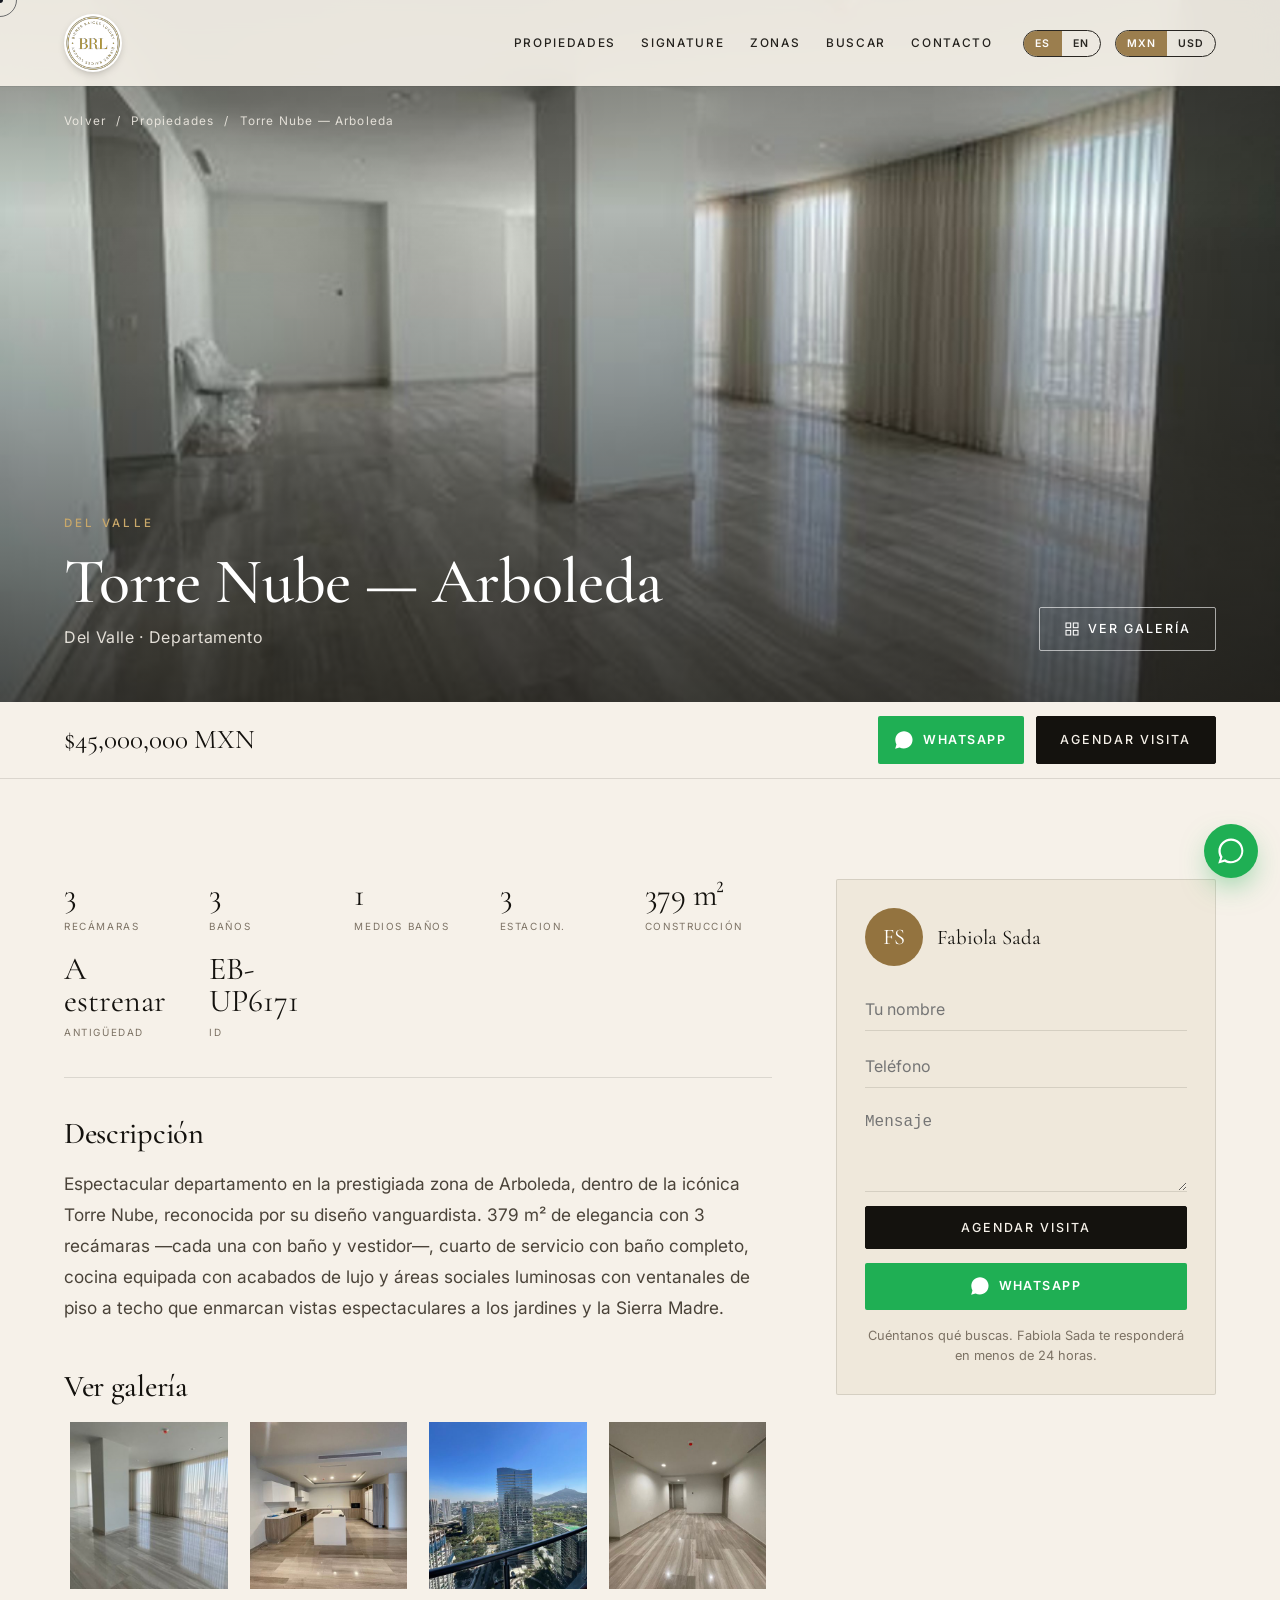
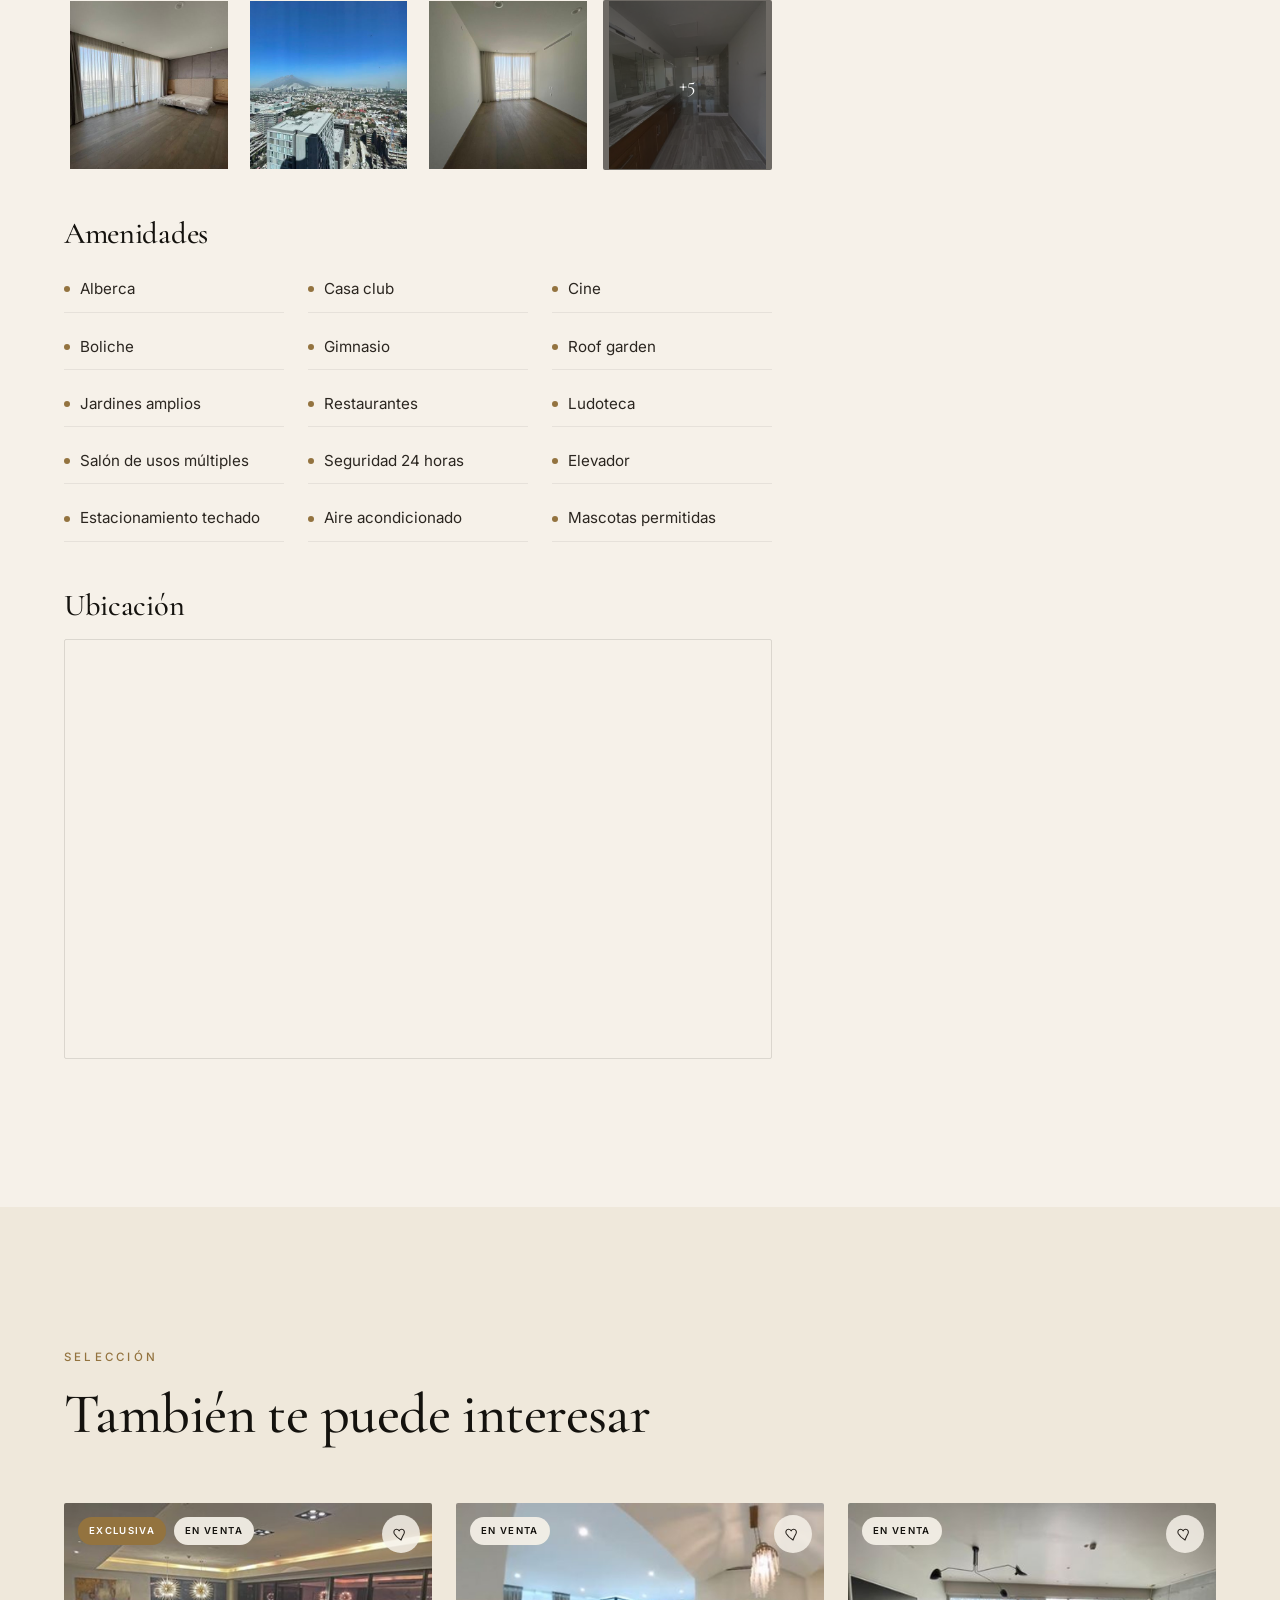
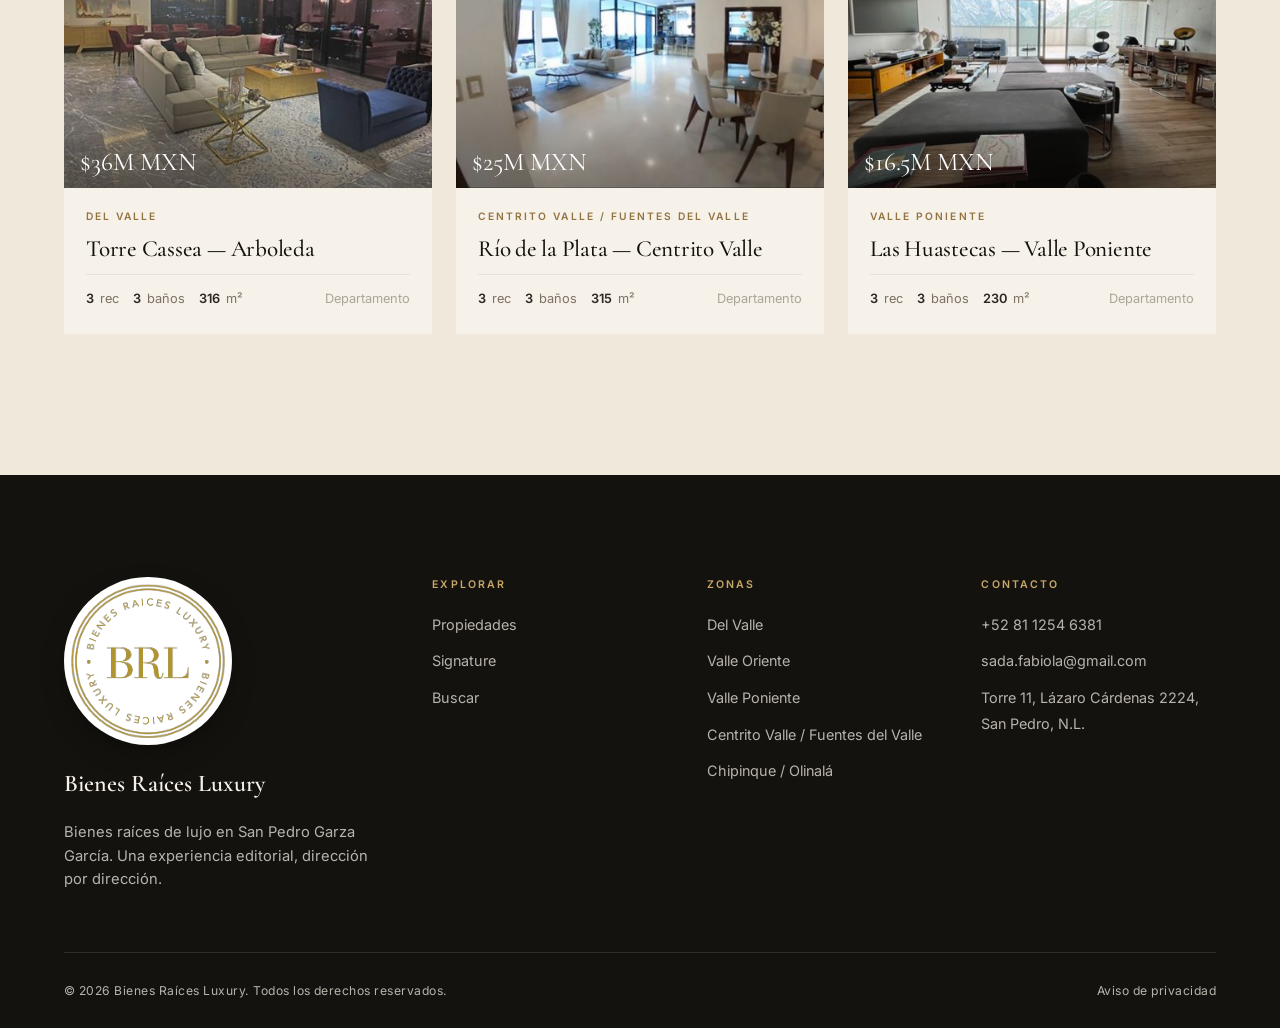
==== commit f0b10e39: "Logo del footer como medallón blanco y elimina sección de prensa - Footer logo con círculo blanco (l" ====
--- a/propiedad.html
+++ b/propiedad.html
@@ -11,7 +11,7 @@
   <link rel="preconnect" href="https://fonts.gstatic.com" crossorigin>
   <link href="https://fonts.googleapis.com/css2?family=Cormorant+Garamond:ital,wght@0,400;0,500;0,600;1,400;1,500&family=Inter:wght@400;500;600&display=swap" rel="stylesheet">
   <link rel="stylesheet" href="https://unpkg.com/leaflet@1.9.4/dist/leaflet.css">
-  <link rel="stylesheet" href="assets/css/styles.css?v=3">
+  <link rel="stylesheet" href="assets/css/styles.css?v=4">
 </head>
 <body>
 
@@ -153,7 +153,7 @@
     <div class="container">
       <div class="footer__top">
         <div class="footer__brand">
-          <img class="footer__logo" src="logo2026.svg" alt="Bienes Raíces Luxury" width="92" height="92">
+          <span class="footer__logo" role="img" aria-label="Bienes Raíces Luxury"></span>
           <span class="brand__name" style="font-family:var(--serif);font-size:1.5rem;color:var(--bone);display:block">Bienes Raíces Luxury</span>
           <p data-i18n="foot.tag">Bienes raíces de lujo en San Pedro Garza García.</p>
         </div>
@@ -191,9 +191,9 @@
   </div>
 
   <script src="https://unpkg.com/leaflet@1.9.4/dist/leaflet.js"></script>
-  <script src="data/data.js?v=3"></script>
-  <script src="assets/js/ui.js?v=3"></script>
-  <script src="assets/js/detail.js?v=3"></script>
+  <script src="data/data.js?v=4"></script>
+  <script src="assets/js/ui.js?v=4"></script>
+  <script src="assets/js/detail.js?v=4"></script>
   <script>
     document.addEventListener("DOMContentLoaded", function () {
       var fz = document.getElementById("footerZones");
--- a/assets/css/styles.css
+++ b/assets/css/styles.css
@@ -482,7 +482,12 @@
    ============================================================ */
 .footer { background: var(--ink); color: rgba(246,241,233,.72); padding-top: clamp(64px, 8vw, 110px); }
 .footer__top { display: grid; grid-template-columns: 1.4fr 1fr 1fr 1fr; gap: 40px; padding-bottom: 60px; border-bottom: 1px solid rgba(246,241,233,.12); }
-.footer__logo { width: 220px; height: 220px; margin-bottom: 18px; display: block; }
+.footer__logo {
+  display: block;
+  width: 168px; height: 168px; margin-bottom: 20px; border-radius: 50%;
+  background: #fff url("../../logo2026.svg") no-repeat center / 125% auto;
+  box-shadow: 0 10px 30px -12px rgba(0,0,0,.6);
+}
 .footer__brand .brand__name { color: var(--bone); }
 .footer__brand p { margin-top: 18px; max-width: 34ch; font-size: 0.92rem; }
 .footer h5 { font-family: var(--sans); font-size: 0.66rem; letter-spacing: 0.2em; text-transform: uppercase; color: var(--gold-soft); margin-bottom: 18px; font-weight: 600; }
